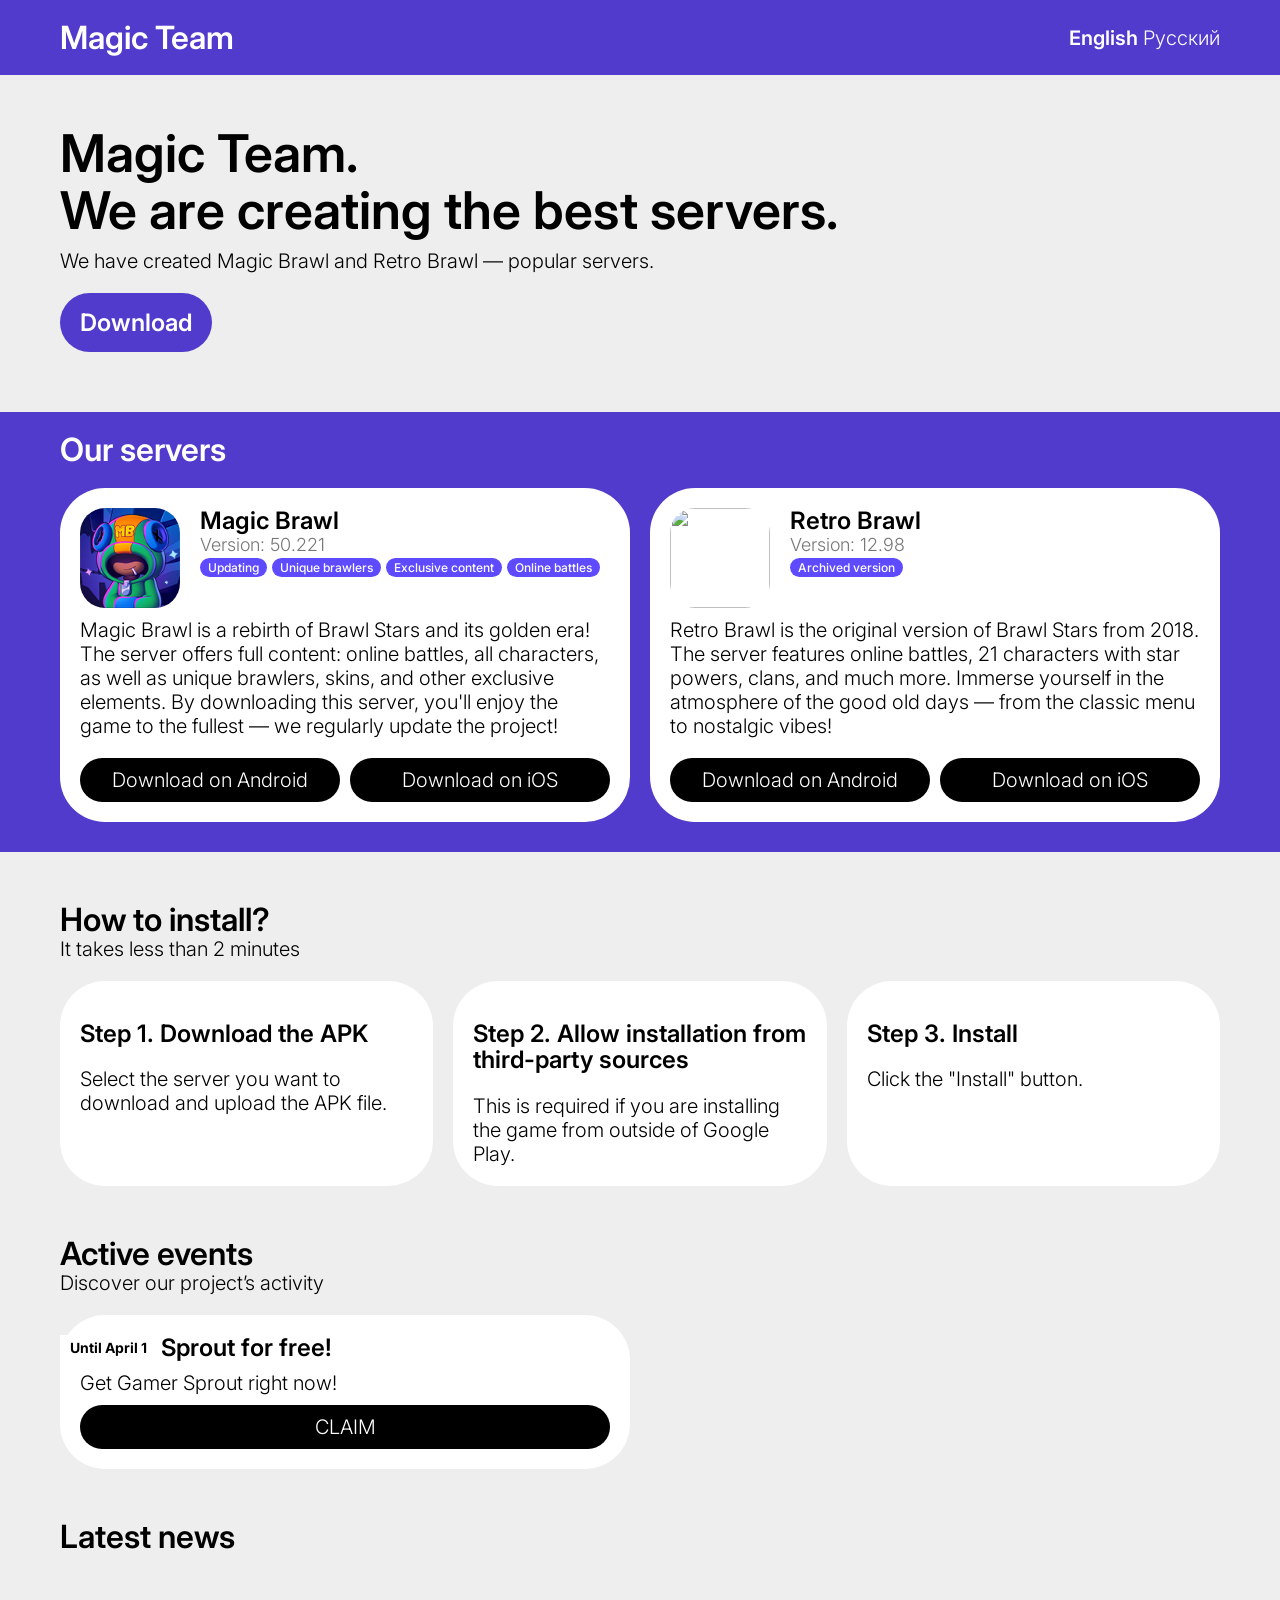
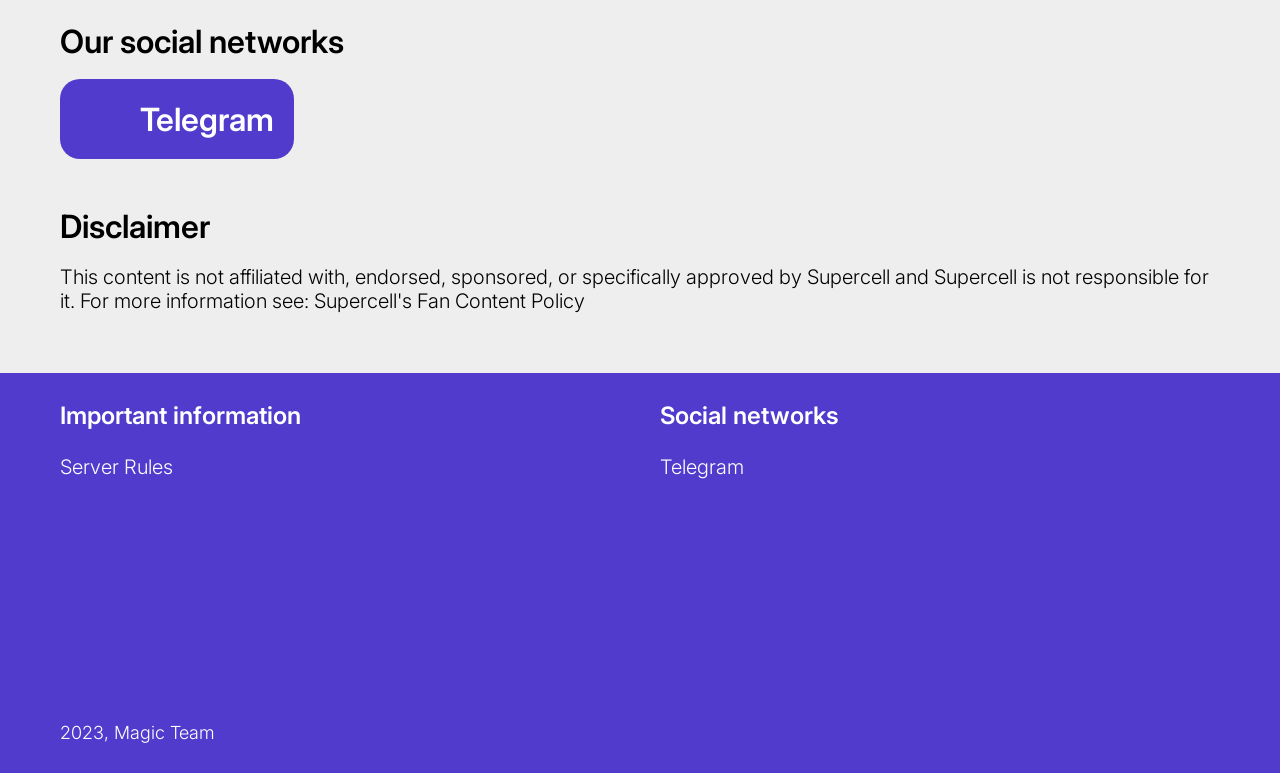
==== index.html @ 5050573c "Initial commit - website files" ====
<!DOCTYPE html>
<html lang="en">
<head>
	<meta charset="utf-8">
	<title>Magic Team - Private servers</title>
	
	<meta name="description" content="Magic Team - Creators of private servers for games. We created Magic Brawl and Retro Brawl.">
	<meta name="keywords" content="Magic Brawl, Retro Brawl, Magic Team, Magic's Servers, Private Servers">
	<meta name="viewport" content="width=device-width, initial-scale=1.0, maximum-scale=1.0, user-scalable=0">
	
	<link rel="icon" type="image/png" href="favicon.png">
	<link rel="stylesheet" href="styles/styles.css@v=7.css">

	<script defer src="js/dropdown.js"></script>
	
	<!-- Global site tag (gtag.js) - Google Analytics -->
	<script async src="https://www.googletagmanager.com/gtag/js?id=G-F91SJZ2LNX"></script>
	<script>
		window.dataLayer = window.dataLayer || [];
		function gtag(){dataLayer.push(arguments);}
		gtag('js', new Date());
		gtag('config', 'G-F91SJZ2LNX');
	</script>
	
	<!-- Yandex.Metrika counter -->
	<script type="text/javascript" >
		(function(m,e,t,r,i,k,a){m[i]=m[i]||function(){(m[i].a=m[i].a||[]).push(arguments)};
		m[i].l=1*new Date();
		for (var j = 0; j < document.scripts.length; j++) {if (document.scripts[j].src === r) { return; }}
		k=e.createElement(t),a=e.getElementsByTagName(t)[0],k.async=1,k.src=r,a.parentNode.insertBefore(k,a)})
		(window, document, "script", "https://mc.yandex.ru/metrika/tag.js", "ym");

		ym(92393529, "init", {
			clickmap:true,
			trackLinks:true,
			accurateTrackBounce:true,
			webvisor:true
		});
	</script>
	<noscript><div><img src="https://mc.yandex.ru/watch/92393529" style="position:absolute; left:-9999px;" alt="" /></div></noscript>
	<!-- /Yandex.Metrika counter -->
</head>
<body>
	<header class="header">
		<div class="header__body">
			<a class="header__title" href="index.html">Magic Team</a>
			<div class="header__languages mobile-hidden">
				<a href="index.html" selected>English</a>
				<a href="ru.html">Русский</a>
			</div>
			
			<div class="dropdown dropdown-languages mobile-only">
				<button class="dropdown__button">
					<div class="dropdown__value"></div>
					<img class="dropdown__chevron" src="icons/chevron-down.svg" alt="chevron">
				</button>
				
				<ul class="dropdown__options">
					<li class="dropdown__option" data-value="en" selected>English</li>
					<li class="dropdown__option" data-value="ru">Русский</li>
				</ul>
			</div>
		</div>
	</header>

	<main>
<!--		<section class="block">-->
<!--			<div class="block__container">-->
<!--				<div class="block__content">-->
<!--					<div class="important-notice">-->
<!--						<h2 class="important-notice__title">Important Notice-->
<!--						</h2>-->
<!--						<p class="important-notice__description">On February 18, the project’s infrastructure was subjected to a DDoS attack. The administration team is taking all necessary measures to resolve the issue as quickly as possible and restore stable operation. We apologize for any inconvenience caused and appreciate your understanding.</p>-->
<!--					</div>-->
<!--				</div>-->
<!--			</div>-->
<!--		</section>-->
		<section class="block">
			<div class="block__container">
				<div class="block__content">
					<div class="general-info">
						<h1>
							Magic Team.<br>
							We are creating the best servers.
						</h1>
						<p>We have created Magic Brawl and Retro Brawl — popular servers.</p>
					</div>
					<a class="button button-purple button_large" href="index.html#servers">Download</a>
				</div>
			</div>
		</section>
		<section class="block block_dark" id="servers">
			<div class="block__container" id="block-downloads">
				<h2 class="block__title">Our servers</h2>
				<div class="block__content cards">
					<article class="card download-card card-application" id="magicbrawl">
						<div class="card__body download-card__body">
							<div class="card__general_info">
								<div class="card__title_info">
									<img class="card-application__icon" src="images/mb-icon.png" alt="" width="100" height="100">
									<div class="card__title_info_extra">
										<h3 class="card__title">Magic Brawl</h3>
										<span class="card__extra_info">Version: 50.221</span>
										<div>
											<span style="display: initial;white-space: nowrap;" class="archive-badge">Updating</span>
											<span style="display: initial;white-space: nowrap;" class="archive-badge">Unique brawlers</span>
											<span style="display: initial;white-space: nowrap;" class="archive-badge">Exclusive content</span>
											<span style="display: initial;white-space: nowrap;" class="archive-badge">Online battles</span>
										</div>
									</div>
								</div>
								<p class="card__description">Magic Brawl is a rebirth of Brawl Stars and its golden era! The server offers full content: online battles, all characters, as well as unique brawlers, skins, and other exclusive elements. By downloading this server, you'll enjoy the game to the fullest — we regularly update the project!</p>
							</div>
							<div class="card__buttons">
								<a class="button" href="latest_mb" download>Download on Android</a>
								<a class="button" href="https://magicbrawl.gg/latest_mb_ipa" download>Download on iOS</a>
							</div>
						</div>
					</article>
					<article class="card download-card card-application" id="retrobrawl">
						<div class="card__body download-card__body">
							<div class="card__general_info">
								<div class="card__title_info">
									<img src="https://magicbrawl.gg/images/rb-icon.png" alt="" width="100" height="100">
									<div class="card__title_info_extra">
										<h3 class="card__title">Retro Brawl</h3>
										<span class="card__extra_info">Version: 12.98</span>
										<div>
											<span style="display: initial;" class="archive-badge">Archived version</span>
										</div>
									</div>
								</div>
								<p class="card__description">Retro Brawl is the original version of Brawl Stars from 2018. The server features online battles, 21 characters with star powers, clans, and much more. Immerse yourself in the atmosphere of the good old days — from the classic menu to nostalgic vibes!</p>
							</div>

							<div class="card__buttons">
								<a class="button" href="https://magicbrawl.gg/latest_retrobrawl" download>Download on Android</a>
								<a class="button" href="https://magicbrawl.gg/latest_retrobrawl_ipa" download>Download on iOS</a>
							</div>
						</div>
					</article>
				</div>
			</div>
		</section>
		<section class="block" id="block-installation">
			<div class="block__container">
				<div class="block__info">
					<h2 class="block__title">How to install?</h2>
					<p class="block__description">It takes less than 2 minutes</p>
				</div>
				<div class="block__content cards">
					<div class="card card-instruction-step">
						<div class="card__body">
							<img src="https://magicbrawl.gg/images/installation_step1.png" alt="">
							<h3 class="card__title">Step 1. Download the APK</h3>
							<p class="card__description">Select the server you want to download and upload the APK file.</p>
						</div>
					</div>
					<div class="card card-instruction-step">
						<div class="card__body">
							<img src="https://magicbrawl.gg/images/installation_step2.png" alt="">
							<h3 class="card__title">Step 2. Allow installation from third-party sources</h3>
							<p class="card__description">This is required if you are installing the game from outside of Google Play.</p>
						</div>
					</div>
					<div class="card card-instruction-step">
						<div class="card__body">
							<img src="https://magicbrawl.gg/images/installation_step3.png" alt="">
							<h3 class="card__title">Step 3. Install</h3>
							<p class="card__description">Click the "Install" button.</p>
						</div>
					</div>
				</div>
			</div>
		</section>
		<section class="block" id="block-events">
			<div class="block__container">
				<div class="block__info">
					<h2 class="block__title">Active events</h2>
					<p class="block__description">Discover our project’s activity</p>
				</div>
				<div class="block__content event-cards">
						<div class="card event-cards__card card-instruction-step">
							<div class="card__body">
								<img class="event_image" src="https://magicbrawl.gg/images/sprout_gamer_event.png" alt="">
								<div class="event_date">Until April 1</div>
								<div class="event-cards__card-body">
									<h3 class="card__title">Gamer Sprout for free!</h3>
									<p class="card__description">Get Gamer Sprout right now!</p>
									<a class="button event-cards__card-button" href="index.html#servers">CLAIM</a>
								</div>
							</div>
						</div>
					</div>
			</div>
		</section>
		<section class="block" id="block-news">
			<div class="block__container">
				<h2 class="block__title">Latest news</h2>
				<div class="block__content posts">
					<script async src="https://telegram.org/js/telegram-widget.js?22" data-telegram-post="retrobrawl_en/113" data-width="95%"></script>
					<script async src="https://telegram.org/js/telegram-widget.js?22" data-telegram-post="retrobrawl_en/110" data-width="95%"></script>
					<script async src="https://telegram.org/js/telegram-widget.js?22" data-telegram-post="retrobrawl_en/108" data-width="95%"></script>
				</div>
			</div>
		</section>
		<section class="block" id="block-socials">
			<div class="block__container">
				<h2 class="block__title">Our social networks</h2>
				<ul class="block__content socials">
					<li>
						<a class="button button-purple button_social" href="https://t.me/retrobrawl_en" target="_blank">
							<div class="icon"><img src="https://magicbrawl.gg/icons/telegram.svg" alt=""></div><span>Telegram</span>
						</a>
					</li>
				</ul>
			</div>
		</section>
		<section class="block" id="block-disclaimer">
			<div class="block__container">
				<h2 class="block__title">Disclaimer</h2>
				<div class="block__content">
					<p>This content is not affiliated with, endorsed, sponsored, or specifically approved by Supercell and Supercell is not responsible for it. For more information see: Supercell's Fan Content Policy</p>
				</div>
			</div>
		</section>
	</main>

	<footer class="block block_dark footer">
		<div class="block__container">
			<div class="footer__blocks">
				<div class="footer-block">
					<h3 class="footer-block__title">Important information</h3>
					<ul class="footer-block__content footer-block__links">
						<li><a href="https://magicbrawl.gg/server-rules.html">Server Rules</a></li>
					</ul>
				</div>
				<div class="footer-block">
					<h3 class="footer-block__title">Social networks</h3>
					<ul class="footer-block__content footer-block__links">
						<li><a href="https://t.me/retrobrawl_en" target="_blank">Telegram</a></li>
					</ul>
				</div>
			</div>
			<div class="footer__copyright">2023, Magic Team</div>
		</div>
	</footer>
	<script defer src="https://magicbrawl.gg/js/main.js?v=5"></script>
</body>
</html>
---- styles/styles.css@v=7.css ----
@import url("https://fonts.googleapis.com/css2?family=Inter:wght@300;400;600;700&display=swap");
* {
  padding: 0;
  margin: 0;
  border: 0;
}

*,
*:before,
*:after {
  box-sizing: border-box;
}

:focus,
:active {
  outline: none;
}

a:focus,
a:active {
  outline: none;
}

nav, footer, header, aside {
  display: block;
}

html, body {
  height: 100%;
  width: 100%;
  font-size: 100%;
  line-height: normal;
  font-weight: 300;
  font-size: 14px;
  -ms-text-size-adjust: 100%;
  -moz-text-size-adjust: 100%;
  -webkit-text-size-adjust: 100%;
}

input, button, textarea {
  font-family: inherit;
}

input::-ms-clear {
  display: none;
}

button {
  cursor: pointer;
}

button::-moz-focus-inner {
  padding: 0;
  border: 0;
}

a,
a:visited {
  text-decoration: none;
}

a:hover {
  text-decoration: none;
}

ul li {
  list-style: none;
}

img {
  vertical-align: top;
}

h1, h2, h3, h4, h5, h6 {
  font-size: inherit;
  font-weight: inherit;
  line-height: 1.1;
}

a,
a:hover,
a:active,
a:visited {
  text-decoration: none;
  color: inherit;
}

.icon {
  display: flex;
  width: 50px;
  height: 50px;
  justify-content: center;
  align-items: center;
}

.header {
  background: #513BCC;
  color: #fff;
}

.header__body {
  display: flex;
  max-width: 1160px;
  margin: 0 auto;
  padding-top: 18px;
  padding-bottom: 18px;
  justify-content: space-between;
  align-items: center;
}

.header__title {
  font-weight: 600;
  font-size: 32px;
}

.header__languages > a[selected] {
  font-weight: 600;
}

@media screen and (max-width: 1200px) {
  .header__body {
    margin: 0 20px;
  }
}
.dropdown {
  display: flex;
  gap: 10px;
  justify-content: space-between;
  align-items: center;
  color: black;
  position: relative;
  font-size: 20px;
  cursor: pointer;
}

.dropdown * {
  -webkit-touch-callout: none; /* iOS Safari */
  -webkit-user-select: none; /* Safari */ /* Konqueror HTML */
  -moz-user-select: none; /* Old versions of Firefox */ /* Internet Explorer/Edge */
  user-select: none; /* Non-prefixed version, currently
           supported by Chrome, Edge, Opera and Firefox */
  padding: 0;
  margin: 0;
}

.dropdown__button {
  display: flex;
  gap: 10px;
  font-size: inherit;
  justify-content: space-between;
  align-items: center;
  align-self: stretch;
  outline: none;
  border: none;
  border-radius: 12px;
  padding: 5px 10px;
}

.dropdown__chevron {
  pointer-events: none;
}

.dropdown__options {
  visibility: hidden;
  list-style-type: none;
  position: absolute;
  top: calc(100% + 4px);
  background-color: white;
  border-radius: 4px;
  padding: 4px 0;
}

.dropdown__options--visible {
  visibility: visible;
}

.dropdown__option {
  background-color: white;
  padding: 0 10px;
  cursor: pointer;
}

.dropdown__option[disabled] {
  color: #aaa;
}

.dropdown__option:hover {
  background-color: #e4e4e4;
  padding: 0 10px;
}

.footer {
  display: flex;
  min-height: 400px;
  font-weight: 300;
  padding-top: 30px !important;
}

.footer > .block__container {
  display: flex;
  flex-direction: column;
  flex-wrap: wrap;
  flex: 1 0 0;
  gap: 40px;
}

.footer__blocks {
  display: flex;
  flex-direction: row;
  flex-wrap: wrap;
  gap: 40px;
  justify-content: stretch;
  align-items: flex-start;
}

.footer__copyright {
  display: flex;
  align-self: flex-end;
  align-items: flex-end;
  gap: 10px;
  flex: 1 0 0;
  align-self: stretch;
  flex-wrap: wrap;
}

.footer-block {
  display: flex;
  flex-direction: column;
  gap: 20px;
  flex: 1 0 0;
  min-width: 300px;
}

.footer-block__links {
  line-height: 200%;
}

.block {
  margin-top: 50px;
}

.block_dark {
  margin-top: 60px;
  padding-top: 20px;
  padding-bottom: 30px;
  background-color: #513BCC;
  color: #fff;
}

.block__container {
  display: flex;
  flex-direction: column;
  gap: 20px;
  max-width: 1160px;
  margin: 0 auto;
}

.block__content {
  display: flex;
  flex-direction: column;
  gap: 20px;
}

@media screen and (max-width: 1200px) {
  .block__container {
    margin: 0 20px;
  }
}
.posts {
  width: 50%;
}

.posts > * {
  color-scheme: none !important;
}

@media screen and (max-width: 1200px) {
  .posts {
    width: 100%;
  }
}
.button {
  display: inline-flex;
  gap: 10px;
  width: -moz-max-content;
  width: max-content;
  justify-content: center;
  align-items: center;
  background-color: #000;
  color: #fff !important;
  border-radius: 50px;
  padding: 10px 20px;
}

.button:hover {
  background-color: #333;
  color: #fff;
}

.button:active {
  background-color: #777;
  color: #fff;
}

.button_large {
  font-size: 24px;
  font-weight: 600;
  padding: 15px 20px;
}

.button-secondary {
  background-color: #eee;
  color: #000;
}

.button-secondary:hover {
  background-color: #d4d4d4;
  color: #000;
}

.button-secondary:active {
  background-color: #a7a7a7;
  color: #000;
}

.button-purple {
  background-color: #513BCC;
  color: #fff !important;
}

.button-purple:hover {
  background-color: #2913A4;
}

.button-purple:active {
  background-color: #2F2276;
}

.button_social {
  font-size: 32px;
  font-weight: 600;
  border-radius: 20px;
  padding: 15px 20px;
}

.cards {
  display: flex;
  flex-direction: row;
  gap: 20px;
  justify-content: stretch;
  flex-wrap: wrap;
}

.card {
  display: flex;
  background-color: #fff;
  color: #000;
  border-radius: 45px;
  padding: 20px;
  flex: 1 0 0;
}

.card.card_event {
 padding: 0px;
 position: relative;
}

.card__body {
  display: flex;
  flex-direction: column;
  flex: 1 0 0;
  gap: 20px;
}

.card__body img {
  border-radius: 25px;
}

.card__general_info {
  display: flex;
  flex-direction: column;
  gap: 10px;
}

.card__title_info {
  display: flex;
  flex-direction: row;
  gap: 20px;
}

.card__icon {
  background-color: #eee;
}

.card__extra_info {
  color: #777;
}

.card__buttons {
  display: flex;
  align-self: flex-end;
  align-items: flex-end;
  gap: 10px;
  /*flex: 1 0 0;*/
  align-self: stretch;
  flex-wrap: wrap;
}

.download-card__body {
  justify-content: space-between;
}

.card__buttons > .button {
  min-width: 240px;
  flex: 1 0 0;
}

.card-good .card__description {
  min-width: 1120px;
}

@media screen and (max-width: 1200px) {
  .card-good .card__description {
    min-width: 70vw;
  }
}
.card-instruction-step {
  min-width: 300px;
}

.card-instruction-step img {
  max-width: 100%;
  max-height: 100%;
}

body {
  font-family: "Inter", sans-serif;
  font-size: 18px;
  font-weight: 300;
  background-color: #eee;
  color: #000;
}

h1 {
  font-size: 52px;
  font-weight: 600;
}

h2 {
  font-size: 32px;
  font-weight: 600;
}

h3 {
  font-size: 24px;
  font-weight: 600;
}

p, a, button {
  font-size: 20px;
  font-weight: 300;
}

.socials {
  display: flex;
  flex-direction: column;
  gap: 10px;
  color: #fff;
}

.archive-badge {
  background-color: #5f4bff;
  color: white;
  font-size: 12px;
  font-weight: 500;
  padding: 2px 8px;
  border-radius: 10px;
  display: block;
  width: 120px;
}

.card.card_event .card__body .event_body .card__description {
  margin-top: 10px;
}

.event_image  {
  border-radius: 25px 25px 5px 5px !important;
}

.event_body {
  padding-left: 20px;
  padding-right: 20px;
  padding-bottom: 20px;
}

.event_date {
  position: absolute;
  top: 20px;
  background: rgba(255, 255, 255, 1);
  padding: 4px 10px;
  border-radius: 0 5px 5px 0px;
  font-size: 14px;
  font-weight: bold;
}

.event-cards {
  display: grid;
  grid-template-columns: 1fr 1fr; /*repeat(auto-fill, minmax(300px, 1fr))*/;
  gap: 20px;
}

.event-cards__card {
  padding: 0;
  position: relative;
}

.event-cards__card-body {
  display: flex;
  flex-direction: column;
  gap: 10px;
  padding: 0px 20px 20px 20px;
}

.event-cards__card-button {
  width: 100%;
}

.general-info {
  display: flex;
  flex-direction: column;
  gap: 10px;
}

.important-notice {
  display: flex;
  flex-direction: column;
  gap: 8px;

  padding: 20px;
  background-color: #F00;
  border-radius: 10px;
  color: white;
}

.important-notice__title {
  font-size: 32px;
  font-weight: 400;
}

.important-notice__description {
  font-size: 18px;
  font-weight: 300;
}

.mobile-only {
  display: none;
}

@media screen and (max-width: 480px) {
  .mobile-hidden {
    display: none;
  }
  .mobile-only {
    display: block;
  }
}/*# sourceMappingURL=styles.css.map */

@media screen and (max-width: 660px) {
  .event-cards {
    grid-template-columns: 1fr;
  }
}
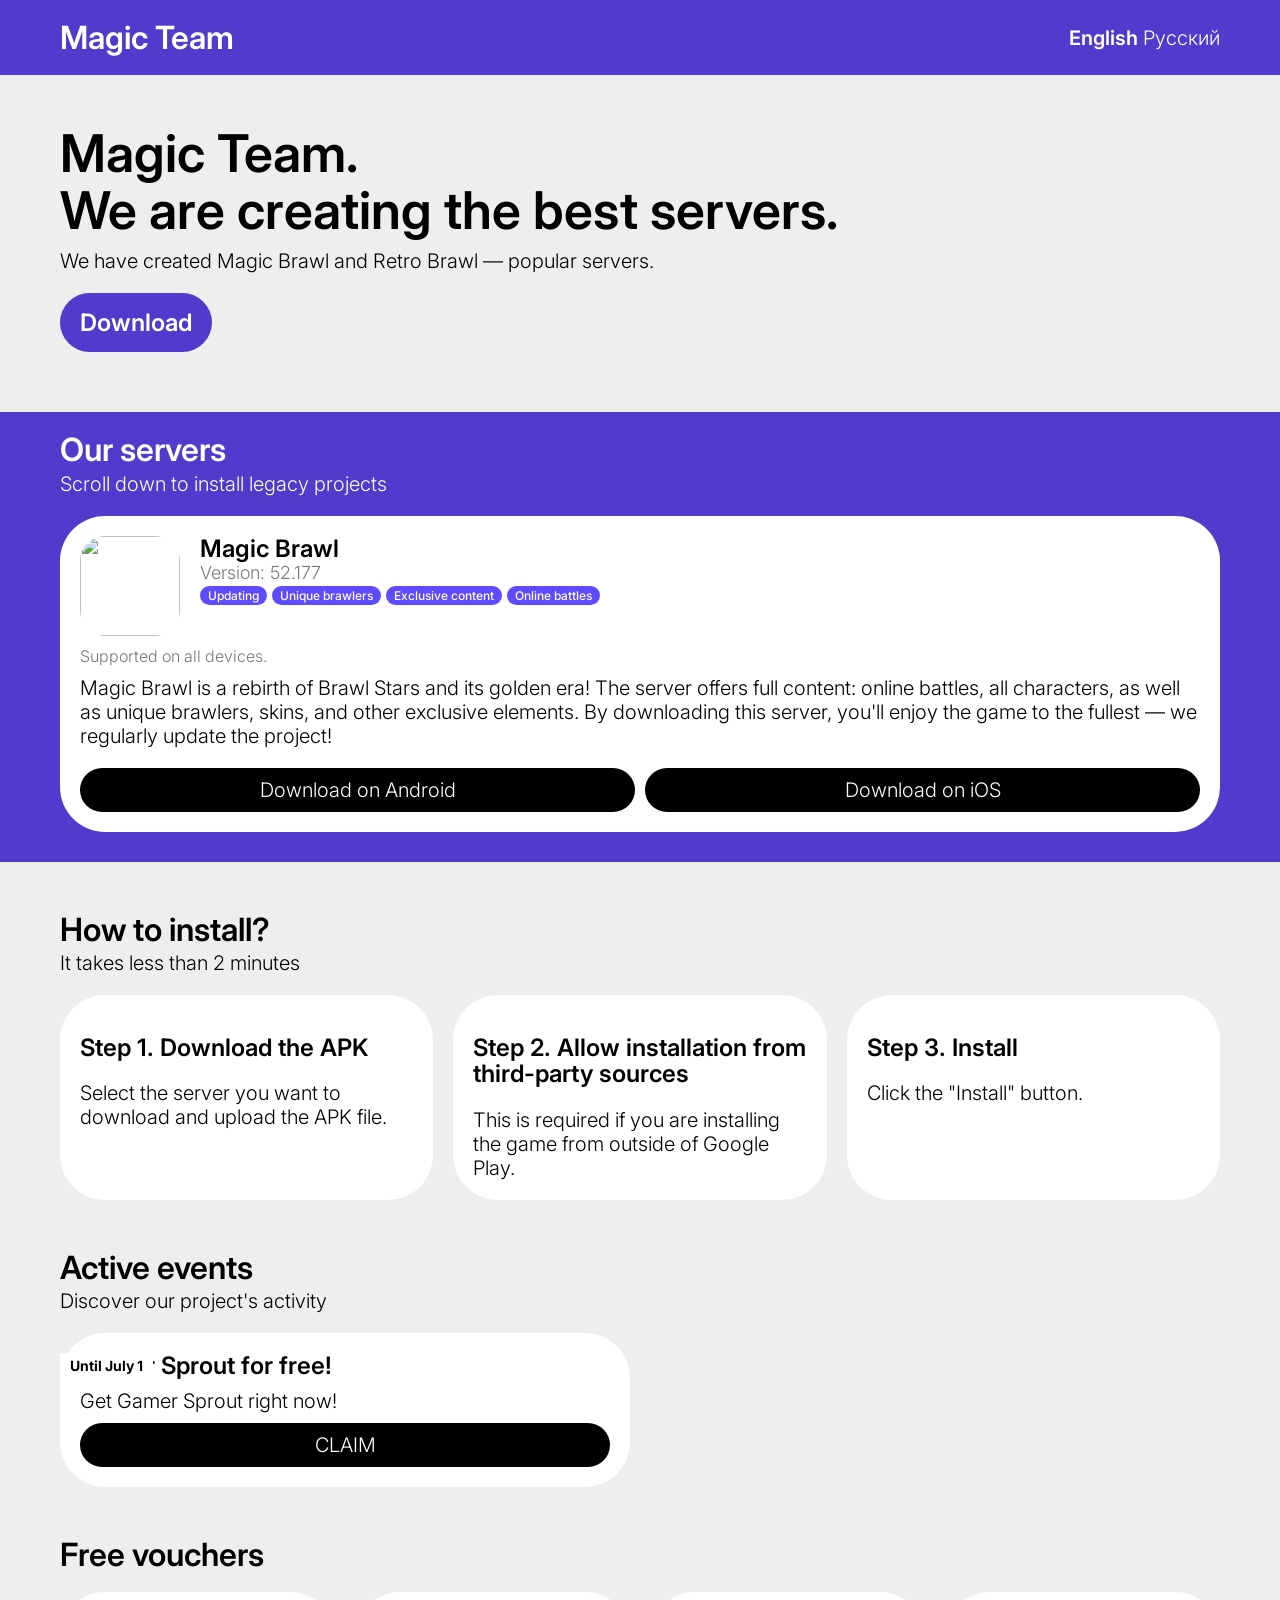
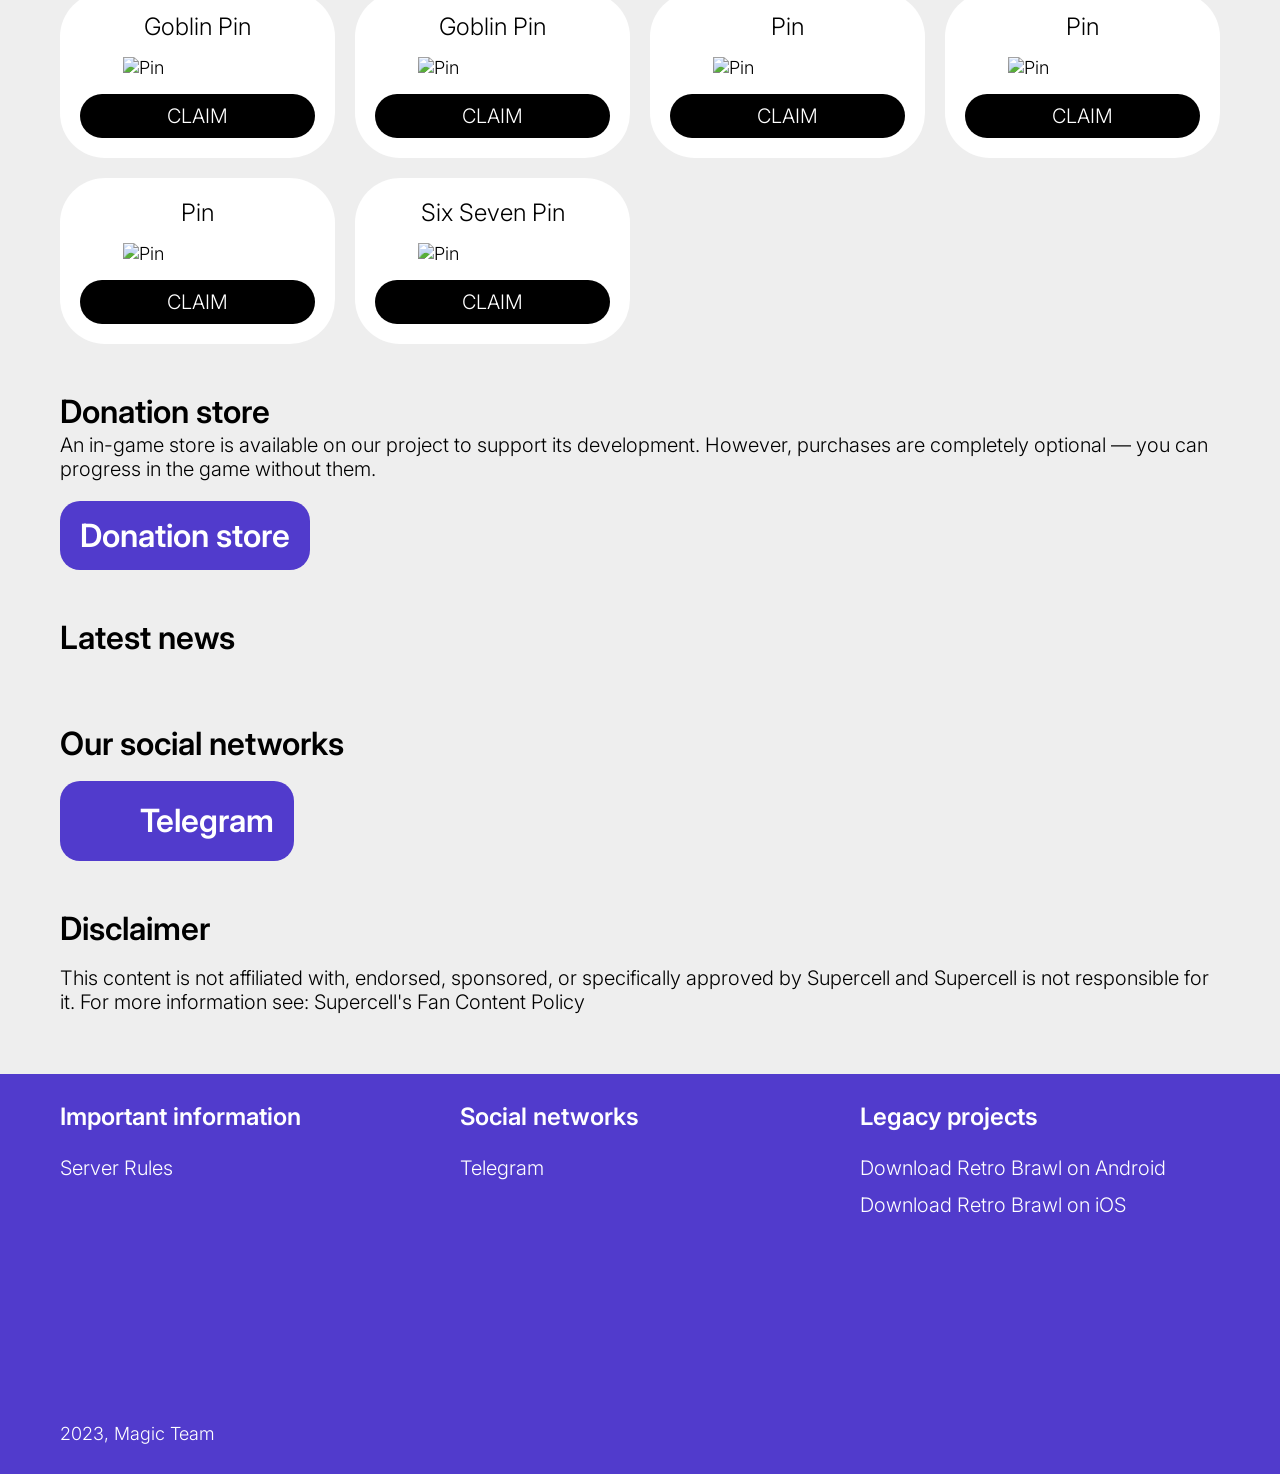
==== commit b3280492: "🔄 Update to latest version from magicbrawl.gg" ====
--- a/index.html
+++ b/index.html
@@ -8,10 +8,10 @@
 	<meta name="keywords" content="Magic Brawl, Retro Brawl, Magic Team, Magic's Servers, Private Servers">
 	<meta name="viewport" content="width=device-width, initial-scale=1.0, maximum-scale=1.0, user-scalable=0">
 	
-	<link rel="icon" type="image/png" href="favicon.png">
-	<link rel="stylesheet" href="styles/styles.css@v=7.css">
+	<link rel="icon" type="image/png" href="/favicon.png">
+	<link rel="stylesheet" href="/styles/styles.css?v=11">
 
-	<script defer src="js/dropdown.js"></script>
+	<script defer src="/js/dropdown.js"></script>
 	
 	<!-- Global site tag (gtag.js) - Google Analytics -->
 	<script async src="https://www.googletagmanager.com/gtag/js?id=G-F91SJZ2LNX"></script>
@@ -43,16 +43,16 @@
 <body>
 	<header class="header">
 		<div class="header__body">
-			<a class="header__title" href="index.html">Magic Team</a>
+			<a class="header__title" href="/">Magic Team</a>
 			<div class="header__languages mobile-hidden">
-				<a href="index.html" selected>English</a>
-				<a href="ru.html">Русский</a>
+				<a href="/" selected>English</a>
+				<a href="/ru">Русский</a>
 			</div>
 			
 			<div class="dropdown dropdown-languages mobile-only">
 				<button class="dropdown__button">
 					<div class="dropdown__value"></div>
-					<img class="dropdown__chevron" src="icons/chevron-down.svg" alt="chevron">
+					<img class="dropdown__chevron" src="/icons/chevron-down.svg" alt="chevron">
 				</button>
 				
 				<ul class="dropdown__options">
@@ -70,7 +70,7 @@
 <!--					<div class="important-notice">-->
 <!--						<h2 class="important-notice__title">Important Notice-->
 <!--						</h2>-->
-<!--						<p class="important-notice__description">On February 18, the project’s infrastructure was subjected to a DDoS attack. The administration team is taking all necessary measures to resolve the issue as quickly as possible and restore stable operation. We apologize for any inconvenience caused and appreciate your understanding.</p>-->
+<!--						<p class="important-notice__description">On February 18, the project's infrastructure was subjected to a DDoS attack. The administration team is taking all necessary measures to resolve the issue as quickly as possible and restore stable operation. We apologize for any inconvenience caused and appreciate your understanding.</p>-->
 <!--					</div>-->
 <!--				</div>-->
 <!--			</div>-->
@@ -83,24 +83,27 @@
 							Magic Team.<br>
 							We are creating the best servers.
 						</h1>
-						<p>We have created Magic Brawl and Retro Brawl — popular servers.</p>
-					</div>
-					<a class="button button-purple button_large" href="index.html#servers">Download</a>
+						<p>We have created Magic Brawl and Retro Brawl — popular servers.</p>
+					</div>
+					<a class="button button-purple button_large" href="#servers">Download</a>
 				</div>
 			</div>
 		</section>
 		<section class="block block_dark" id="servers">
 			<div class="block__container" id="block-downloads">
-				<h2 class="block__title">Our servers</h2>
+				<div class="block__info">
+					<h2 class="block__title">Our servers</h2>
+					<p class="block__description">Scroll down to install legacy projects</p>
+				</div>
 				<div class="block__content cards">
 					<article class="card download-card card-application" id="magicbrawl">
 						<div class="card__body download-card__body">
 							<div class="card__general_info">
 								<div class="card__title_info">
-									<img class="card-application__icon" src="images/mb-icon.png" alt="" width="100" height="100">
+									<img class="card-application__icon" src="/images/mb-icon-fumey.png" alt="" width="100" height="100">
 									<div class="card__title_info_extra">
 										<h3 class="card__title">Magic Brawl</h3>
-										<span class="card__extra_info">Version: 50.221</span>
+										<span class="card__extra_info">Version: 52.177</span>
 										<div>
 											<span style="display: initial;white-space: nowrap;" class="archive-badge">Updating</span>
 											<span style="display: initial;white-space: nowrap;" class="archive-badge">Unique brawlers</span>
@@ -109,33 +112,12 @@
 										</div>
 									</div>
 								</div>
+								<p class="card__status">Supported on all devices.</p>
 								<p class="card__description">Magic Brawl is a rebirth of Brawl Stars and its golden era! The server offers full content: online battles, all characters, as well as unique brawlers, skins, and other exclusive elements. By downloading this server, you'll enjoy the game to the fullest — we regularly update the project!</p>
 							</div>
 							<div class="card__buttons">
-								<a class="button" href="latest_mb" download>Download on Android</a>
+								<a class="button" href="https://magicbrawl.gg/latest_mb" download>Download on Android</a>
 								<a class="button" href="https://magicbrawl.gg/latest_mb_ipa" download>Download on iOS</a>
-							</div>
-						</div>
-					</article>
-					<article class="card download-card card-application" id="retrobrawl">
-						<div class="card__body download-card__body">
-							<div class="card__general_info">
-								<div class="card__title_info">
-									<img src="https://magicbrawl.gg/images/rb-icon.png" alt="" width="100" height="100">
-									<div class="card__title_info_extra">
-										<h3 class="card__title">Retro Brawl</h3>
-										<span class="card__extra_info">Version: 12.98</span>
-										<div>
-											<span style="display: initial;" class="archive-badge">Archived version</span>
-										</div>
-									</div>
-								</div>
-								<p class="card__description">Retro Brawl is the original version of Brawl Stars from 2018. The server features online battles, 21 characters with star powers, clans, and much more. Immerse yourself in the atmosphere of the good old days — from the classic menu to nostalgic vibes!</p>
-							</div>
-
-							<div class="card__buttons">
-								<a class="button" href="https://magicbrawl.gg/latest_retrobrawl" download>Download on Android</a>
-								<a class="button" href="https://magicbrawl.gg/latest_retrobrawl_ipa" download>Download on iOS</a>
 							</div>
 						</div>
 					</article>
@@ -151,21 +133,21 @@
 				<div class="block__content cards">
 					<div class="card card-instruction-step">
 						<div class="card__body">
-							<img src="https://magicbrawl.gg/images/installation_step1.png" alt="">
+							<img src="images/installation_step1.png" alt="">
 							<h3 class="card__title">Step 1. Download the APK</h3>
 							<p class="card__description">Select the server you want to download and upload the APK file.</p>
 						</div>
 					</div>
 					<div class="card card-instruction-step">
 						<div class="card__body">
-							<img src="https://magicbrawl.gg/images/installation_step2.png" alt="">
+							<img src="images/installation_step2.png" alt="">
 							<h3 class="card__title">Step 2. Allow installation from third-party sources</h3>
 							<p class="card__description">This is required if you are installing the game from outside of Google Play.</p>
 						</div>
 					</div>
 					<div class="card card-instruction-step">
 						<div class="card__body">
-							<img src="https://magicbrawl.gg/images/installation_step3.png" alt="">
+							<img src="images/installation_step3.png" alt="">
 							<h3 class="card__title">Step 3. Install</h3>
 							<p class="card__description">Click the "Install" button.</p>
 						</div>
@@ -177,21 +159,85 @@
 			<div class="block__container">
 				<div class="block__info">
 					<h2 class="block__title">Active events</h2>
-					<p class="block__description">Discover our project’s activity</p>
+					<p class="block__description">Discover our project's activity</p>
 				</div>
 				<div class="block__content event-cards">
 						<div class="card event-cards__card card-instruction-step">
 							<div class="card__body">
-								<img class="event_image" src="https://magicbrawl.gg/images/sprout_gamer_event.png" alt="">
-								<div class="event_date">Until April 1</div>
+								<img class="event_image" src="/images/sprout_gamer_event.png" alt="">
+								<div class="event_date">Until July 1</div>
 								<div class="event-cards__card-body">
 									<h3 class="card__title">Gamer Sprout for free!</h3>
 									<p class="card__description">Get Gamer Sprout right now!</p>
-									<a class="button event-cards__card-button" href="index.html#servers">CLAIM</a>
+									<a class="button event-cards__card-button" href="#servers">CLAIM</a>
 								</div>
 							</div>
 						</div>
 					</div>
+			</div>
+		</section>
+		<section class="block" id="block-vouchers">
+			<div class="block__container">
+				<div class="block__info">
+					<h2 class="block__title">Free vouchers</h2>
+				</div>
+				<div class="block__content vouchers">
+					<div class="voucher-card">
+						<div class="voucher-card__wrapper">
+							<span class="voucher-card__title">Goblin Pin</span>
+							<img class="voucher-card__image" src="/images/goblin_pin.png" alt="Pin"/>
+							<a href="https://magicbrawl.gg/vouchers/goblin-new" class="voucher-card__button">CLAIM</a>
+						</div>
+					</div>
+					<div class="voucher-card">
+						<div class="voucher-card__wrapper">
+							<span class="voucher-card__title">Goblin Pin</span>
+							<img class="voucher-card__image" src="/images/goblin_clock_pin.png" alt="Pin"/>
+							<a href="https://magicbrawl.gg/vouchers/goblin-clock" class="voucher-card__button">CLAIM</a>
+						</div>
+					</div>
+					<div class="voucher-card">
+						<div class="voucher-card__wrapper">
+							<span class="voucher-card__title">Pin</span>
+							<img class="voucher-card__image" src="/images/coolglass_pin.png" alt="Pin"/>
+							<a href="https://magicbrawl.gg/vouchers/cool-glass" class="voucher-card__button">CLAIM</a>
+						</div>
+					</div>
+					<div class="voucher-card">
+						<div class="voucher-card__wrapper">
+							<span class="voucher-card__title">Pin</span>
+							<img class="voucher-card__image" src="/images/fumey_frog_pin.png" alt="Pin"/>
+							<a href="https://magicbrawl.gg/vouchers/fumey-frog" class="voucher-card__button">CLAIM</a>
+						</div>
+					</div>
+					<div class="voucher-card">
+						<div class="voucher-card__wrapper">
+							<span class="voucher-card__title">Pin</span>
+							<img class="voucher-card__image" src="/images/fumey_team_pin.png" alt="Pin"/>
+							<a href="https://magicbrawl.gg/vouchers/fumey-team" class="voucher-card__button">CLAIM</a>
+						</div>
+					</div>
+					<div class="voucher-card">
+						<div class="voucher-card__wrapper">
+							<span class="voucher-card__title">Six Seven Pin</span>
+							<img class="voucher-card__image" src="/images/pin_wizard_67.png" alt="Pin"/>
+							<a href="https://magicbrawl.gg/vouchers/six-seven" class="voucher-card__button">CLAIM</a>
+						</div>
+					</div>
+				</div>
+			</div>
+		</section>
+		<section class="block" id="block-shop">
+			<div class="block__container">
+				<div class="block__info">
+					<h2 class="block__title">Donation store</h2>
+					<p class="block__description">An in-game store is available on our project to support its development. However, purchases are completely optional — you can progress in the game without them.</p>
+				</div>
+				<div class="block__content">
+					<a class="button button-purple button_social" href="https://shop.magicbrawl.gg/en" target="_blank">
+						Donation store
+					</a>
+				</div>
 			</div>
 		</section>
 		<section class="block" id="block-news">
@@ -210,7 +256,7 @@
 				<ul class="block__content socials">
 					<li>
 						<a class="button button-purple button_social" href="https://t.me/retrobrawl_en" target="_blank">
-							<div class="icon"><img src="https://magicbrawl.gg/icons/telegram.svg" alt=""></div><span>Telegram</span>
+							<div class="icon"><img src="/icons/telegram.svg" alt=""></div><span>Telegram</span>
 						</a>
 					</li>
 				</ul>
@@ -232,7 +278,7 @@
 				<div class="footer-block">
 					<h3 class="footer-block__title">Important information</h3>
 					<ul class="footer-block__content footer-block__links">
-						<li><a href="https://magicbrawl.gg/server-rules.html">Server Rules</a></li>
+						<li><a href="/server-rules.html">Server Rules</a></li>
 					</ul>
 				</div>
 				<div class="footer-block">
@@ -241,10 +287,17 @@
 						<li><a href="https://t.me/retrobrawl_en" target="_blank">Telegram</a></li>
 					</ul>
 				</div>
+				<div class="footer-block">
+					<h3 class="footer-block__title">Legacy projects</h3>
+					<ul class="footer-block__content footer-block__links">
+						<li><a href="https://magicbrawl.gg/latest_retrobrawl" target="_blank">Download Retro Brawl on Android</a></li>
+						<li><a href="https://magicbrawl.gg/latest_retrobrawl_ipa" target="_blank">Download Retro Brawl on iOS</a></li>
+					</ul>
+				</div>
 			</div>
 			<div class="footer__copyright">2023, Magic Team</div>
 		</div>
 	</footer>
-	<script defer src="https://magicbrawl.gg/js/main.js?v=5"></script>
+	<script defer src="/js/main.js?v=5"></script>
 </body>
 </html>
--- a/styles/styles.css
+++ b/styles/styles.css
@@ -0,0 +1,724 @@
+@import url("https://fonts.googleapis.com/css2?family=Inter:wght@300;400;600;700&display=swap");
+* {
+  padding: 0;
+  margin: 0;
+  border: 0;
+}
+
+*,
+*:before,
+*:after {
+  box-sizing: border-box;
+}
+
+:focus,
+:active {
+  outline: none;
+}
+
+a:focus,
+a:active {
+  outline: none;
+}
+
+nav, footer, header, aside {
+  display: block;
+}
+
+html, body {
+  height: 100%;
+  width: 100%;
+  font-size: 100%;
+  line-height: normal;
+  font-weight: 300;
+  font-size: 14px;
+  -ms-text-size-adjust: 100%;
+  -moz-text-size-adjust: 100%;
+  -webkit-text-size-adjust: 100%;
+}
+
+input, button, textarea {
+  font-family: inherit;
+}
+
+input::-ms-clear {
+  display: none;
+}
+
+button {
+  cursor: pointer;
+}
+
+button::-moz-focus-inner {
+  padding: 0;
+  border: 0;
+}
+
+a,
+a:visited {
+  text-decoration: none;
+}
+
+a:hover {
+  text-decoration: none;
+}
+
+ul li {
+  list-style: none;
+}
+
+img {
+  vertical-align: top;
+}
+
+h1, h2, h3, h4, h5, h6 {
+  font-size: inherit;
+  font-weight: inherit;
+  line-height: 1.1;
+}
+
+a,
+a:hover,
+a:active,
+a:visited {
+  text-decoration: none;
+  color: inherit;
+}
+
+.icon {
+  display: flex;
+  width: 50px;
+  height: 50px;
+  justify-content: center;
+  align-items: center;
+}
+
+.header {
+  background: #513BCC;
+  color: #fff;
+}
+
+.header__body {
+  display: flex;
+  max-width: 1160px;
+  margin: 0 auto;
+  padding-top: 18px;
+  padding-bottom: 18px;
+  justify-content: space-between;
+  align-items: center;
+}
+
+.header__title {
+  font-weight: 600;
+  font-size: 32px;
+}
+
+.header__languages > a[selected] {
+  font-weight: 600;
+}
+
+@media screen and (max-width: 1200px) {
+  .header__body {
+    margin: 0 20px;
+  }
+}
+.dropdown {
+  display: flex;
+  gap: 10px;
+  justify-content: space-between;
+  align-items: center;
+  color: black;
+  position: relative;
+  font-size: 20px;
+  cursor: pointer;
+}
+
+.dropdown * {
+  -webkit-touch-callout: none; /* iOS Safari */
+  -webkit-user-select: none; /* Safari */ /* Konqueror HTML */
+  -moz-user-select: none; /* Old versions of Firefox */ /* Internet Explorer/Edge */
+  user-select: none; /* Non-prefixed version, currently
+           supported by Chrome, Edge, Opera and Firefox */
+  padding: 0;
+  margin: 0;
+}
+
+.dropdown__button {
+  display: flex;
+  gap: 10px;
+  font-size: inherit;
+  justify-content: space-between;
+  align-items: center;
+  align-self: stretch;
+  outline: none;
+  border: none;
+  border-radius: 12px;
+  padding: 5px 10px;
+}
+
+.dropdown__chevron {
+  pointer-events: none;
+}
+
+.dropdown__options {
+  visibility: hidden;
+  list-style-type: none;
+  position: absolute;
+  top: calc(100% + 4px);
+  background-color: white;
+  border-radius: 4px;
+  padding: 4px 0;
+}
+
+.dropdown__options--visible {
+  visibility: visible;
+}
+
+.dropdown__option {
+  background-color: white;
+  padding: 0 10px;
+  cursor: pointer;
+}
+
+.dropdown__option[disabled] {
+  color: #aaa;
+}
+
+.dropdown__option:hover {
+  background-color: #e4e4e4;
+  padding: 0 10px;
+}
+
+.footer {
+  display: flex;
+  min-height: 400px;
+  font-weight: 300;
+  padding-top: 30px !important;
+}
+
+.footer > .block__container {
+  display: flex;
+  flex-direction: column;
+  flex-wrap: wrap;
+  flex: 1 0 0;
+  gap: 40px;
+}
+
+.footer__blocks {
+  display: flex;
+  flex-direction: row;
+  flex-wrap: wrap;
+  gap: 40px;
+  justify-content: stretch;
+  align-items: flex-start;
+}
+
+.footer__copyright {
+  display: flex;
+  align-self: flex-end;
+  align-items: flex-end;
+  gap: 10px;
+  flex: 1 0 0;
+  align-self: stretch;
+  flex-wrap: wrap;
+}
+
+.footer-block {
+  display: flex;
+  flex-direction: column;
+  gap: 20px;
+  flex: 1 0 0;
+  min-width: 300px;
+}
+
+.footer-block__links {
+  line-height: 200%;
+}
+
+.block {
+  margin-top: 50px;
+}
+
+.block_dark {
+  margin-top: 60px;
+  padding-top: 20px;
+  padding-bottom: 30px;
+  background-color: #513BCC;
+  color: #fff;
+}
+
+.block__container {
+  display: flex;
+  flex-direction: column;
+  gap: 20px;
+  max-width: 1160px;
+  margin: 0 auto;
+}
+
+.block__content {
+  display: flex;
+  flex-direction: column;
+  gap: 20px;
+}
+
+.block__info {
+  display: flex;
+  flex-direction: column;
+  gap: 4px;
+}
+
+@media screen and (max-width: 1200px) {
+  .block__container {
+    margin: 0 20px;
+  }
+}
+.posts {
+  width: 50%;
+}
+
+.posts > * {
+  color-scheme: none !important;
+}
+
+@media screen and (max-width: 1200px) {
+  .posts {
+    width: 100%;
+  }
+}
+.button {
+  display: inline-flex;
+  gap: 10px;
+  width: -moz-max-content;
+  width: max-content;
+  justify-content: center;
+  align-items: center;
+  background-color: #000;
+  color: #fff !important;
+  border-radius: 50px;
+  padding: 10px 20px;
+}
+
+.button:hover {
+  background-color: #333;
+  color: #fff;
+}
+
+.button:active {
+  background-color: #777;
+  color: #fff;
+}
+
+.button_large {
+  font-size: 24px;
+  font-weight: 600;
+  padding: 15px 20px;
+}
+
+.button-secondary {
+  background-color: #eee;
+  color: #000;
+}
+
+.button-secondary:hover {
+  background-color: #d4d4d4;
+  color: #000;
+}
+
+.button-secondary:active {
+  background-color: #a7a7a7;
+  color: #000;
+}
+
+.button-purple {
+  background-color: #513BCC;
+  color: #fff !important;
+}
+
+.button-purple:hover {
+  background-color: #2913A4;
+}
+
+.button-purple:active {
+  background-color: #2F2276;
+}
+
+.button_social {
+  font-size: 32px;
+  font-weight: 600;
+  border-radius: 20px;
+  padding: 15px 20px;
+}
+
+.cards {
+  display: flex;
+  flex-direction: row;
+  gap: 20px;
+  justify-content: stretch;
+  flex-wrap: wrap;
+}
+
+.card {
+  display: flex;
+  background-color: #fff;
+  color: #000;
+  border-radius: 45px;
+  padding: 20px;
+  flex: 1 0 0;
+}
+
+.card.card_event {
+ padding: 0px;
+ position: relative;
+}
+
+.card__body {
+  display: flex;
+  flex-direction: column;
+  flex: 1 0 0;
+  gap: 20px;
+}
+
+.card__body img {
+  border-radius: 25px;
+}
+
+.card__general_info {
+  display: flex;
+  flex-direction: column;
+  gap: 10px;
+}
+
+.card__title_info {
+  display: flex;
+  flex-direction: row;
+  gap: 20px;
+}
+
+.card__icon {
+  background-color: #eee;
+}
+
+.card__extra_info {
+  color: #777;
+}
+
+.card__status {
+  color: #777777;
+  font-size: 16px;
+}
+
+.card__buttons {
+  display: flex;
+  align-self: flex-end;
+  align-items: flex-end;
+  gap: 10px;
+  /*flex: 1 0 0;*/
+  align-self: stretch;
+  flex-wrap: wrap;
+}
+
+.download-card__body {
+  justify-content: space-between;
+}
+
+.card__buttons > .button {
+  min-width: 240px;
+  flex: 1 0 0;
+}
+
+.card-good .card__description {
+  min-width: 1120px;
+}
+
+@media screen and (max-width: 1200px) {
+  .card-good .card__description {
+    min-width: 70vw;
+  }
+}
+.card-instruction-step {
+  min-width: 300px;
+}
+
+.card-instruction-step img {
+  max-width: 100%;
+  max-height: 100%;
+}
+
+body {
+  font-family: "Inter", sans-serif;
+  font-size: 18px;
+  font-weight: 300;
+  background-color: #eee;
+  color: #000;
+}
+
+h1 {
+  font-size: 52px;
+  font-weight: 600;
+}
+
+h2 {
+  font-size: 32px;
+  font-weight: 600;
+}
+
+h3 {
+  font-size: 24px;
+  font-weight: 600;
+}
+
+p, a, button {
+  font-size: 20px;
+  font-weight: 300;
+}
+
+.socials {
+  display: flex;
+  flex-direction: column;
+  gap: 10px;
+  color: #fff;
+}
+
+.archive-badge {
+  background-color: #5f4bff;
+  color: white;
+  font-size: 12px;
+  font-weight: 500;
+  padding: 2px 8px;
+  border-radius: 10px;
+  display: block;
+  width: 120px;
+}
+
+.card.card_event .card__body .event_body .card__description {
+  margin-top: 10px;
+}
+
+.event_image  {
+  border-radius: 25px 25px 5px 5px !important;
+}
+
+.event_body {
+  padding-left: 20px;
+  padding-right: 20px;
+  padding-bottom: 20px;
+}
+
+.event_date {
+  position: absolute;
+  top: 20px;
+  background: rgba(255, 255, 255, 1);
+  padding: 4px 10px;
+  border-radius: 0 5px 5px 0px;
+  font-size: 14px;
+  font-weight: bold;
+}
+
+.event-cards {
+  display: grid;
+  grid-template-columns: 1fr 1fr; /*repeat(auto-fill, minmax(300px, 1fr))*/;
+  gap: 20px;
+}
+
+.event-cards__card {
+  padding: 0;
+  position: relative;
+}
+
+.event-cards__card-body {
+  display: flex;
+  flex-direction: column;
+  gap: 10px;
+  padding: 0px 20px 20px 20px;
+}
+
+.event-cards__card-button {
+  width: 100%;
+}
+
+.general-info {
+  display: flex;
+  flex-direction: column;
+  gap: 10px;
+}
+
+.important-notice {
+  display: flex;
+  flex-direction: column;
+  gap: 8px;
+
+  padding: 20px;
+  background-color: #F00;
+  border-radius: 10px;
+  color: white;
+}
+
+.important-notice__title {
+  font-size: 32px;
+  font-weight: 400;
+}
+
+.important-notice__description {
+  font-size: 18px;
+  font-weight: 300;
+}
+
+.mobile-only {
+  display: none;
+}
+
+.voucher-main {
+  height: 100%;
+}
+
+.voucher {
+  height: 100%;
+  margin: 0 20px;
+
+  display: flex;
+  flex-direction: column;
+  align-items: center;
+  justify-content: center;
+}
+
+.voucher__container {
+  padding: 16px 8px;
+  max-width: 1140px;
+  width: 100%;
+  background-color: #513BCC;
+  border-radius: 24px;
+
+  display: flex;
+  flex-direction: column;
+  gap: 16px;
+}
+
+.voucher__header {
+  display: flex;
+  flex-direction: column;
+  gap: 8px;
+}
+
+.voucher__title {
+  font-size: 36px;
+  color: white;
+  text-align: center;
+  font-weight: 400;
+}
+
+.voucher__description {
+  font-size: 18px;
+  font-weight: 300;
+  text-align: center;
+  color: white;
+}
+
+.voucher__content {
+  display: flex;
+  align-items: center;
+  justify-content: center;
+}
+
+.voucher__buttons {
+  display: flex;
+  flex-direction: column;
+  gap: 8px;
+
+  align-items: stretch;
+  align-self: center;
+}
+
+.voucher__button {
+  padding: 8px 40px;
+  background-color: black;
+  color: white;
+  border-radius: 50px;
+  font-size: 18px;
+  font-weight: 300;
+  text-align: center;
+  cursor: pointer;
+}
+
+.voucher__button:hover {
+  background-color: #222222;
+}
+
+.voucher__button:hover, .voucher__button:active, .voucher__button:visited {
+  color: white;
+}
+
+.pin-item {
+  height: 150px;
+}
+
+.vouchers {
+  display: grid;
+  grid-template-columns: repeat(4, 1fr);
+}
+
+.voucher-card {
+  padding: 20px;
+  background-color: white;
+  border-radius: 45px;
+}
+
+.voucher-card__wrapper {
+  display: flex;
+  flex-direction: column;
+  gap: 16px;
+  height: 100%;
+}
+
+.voucher-card__title {
+  font-size: 24px;
+  font-weight: 300;
+  text-align: center;
+}
+
+.voucher-card__image {
+  width: 100%;
+  max-width: 150px;
+  align-self: center;
+}
+
+.voucher-card__button {
+  padding: 10px 20px;
+  background-color: black;
+  color: white;
+  border-radius: 50px;
+  text-align: center;
+  margin-top: auto;
+}
+
+.voucher-card__button:hover {
+  background-color: #222222;
+}
+
+.voucher-card__button:hover, .voucher-card__button:active, .voucher-card__button:visited {
+  color: white;
+}
+
+@media screen and (max-width: 800px) {
+  .vouchers {
+    grid-template-columns: repeat(2, 1fr);
+  }
+}
+
+@media screen and (max-width: 660px) {
+  .event-cards {
+    grid-template-columns: 1fr;
+  }
+}
+
+@media screen and (max-width: 480px) {
+  .mobile-hidden {
+    display: none;
+  }
+  .mobile-only {
+    display: block;
+  }
+
+  .vouchers {
+    grid-template-columns: 1fr;
+  }
+}
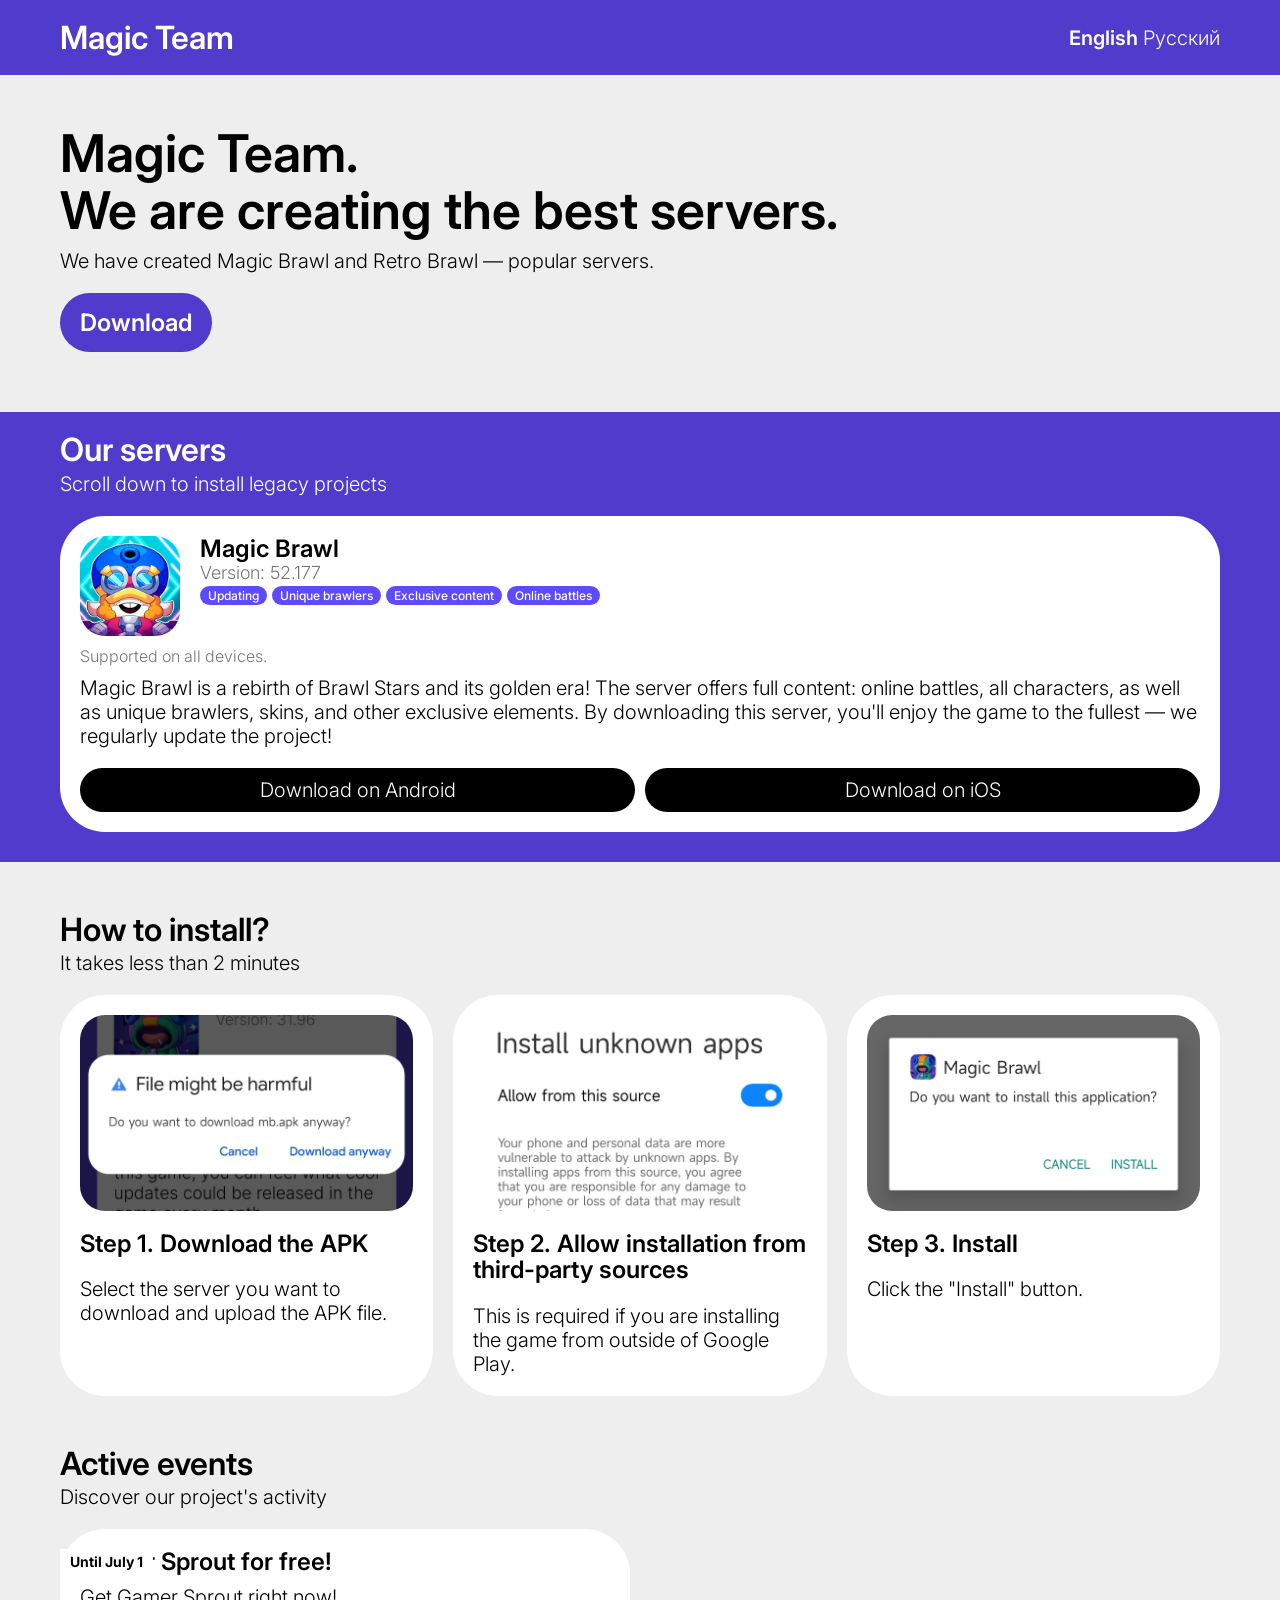
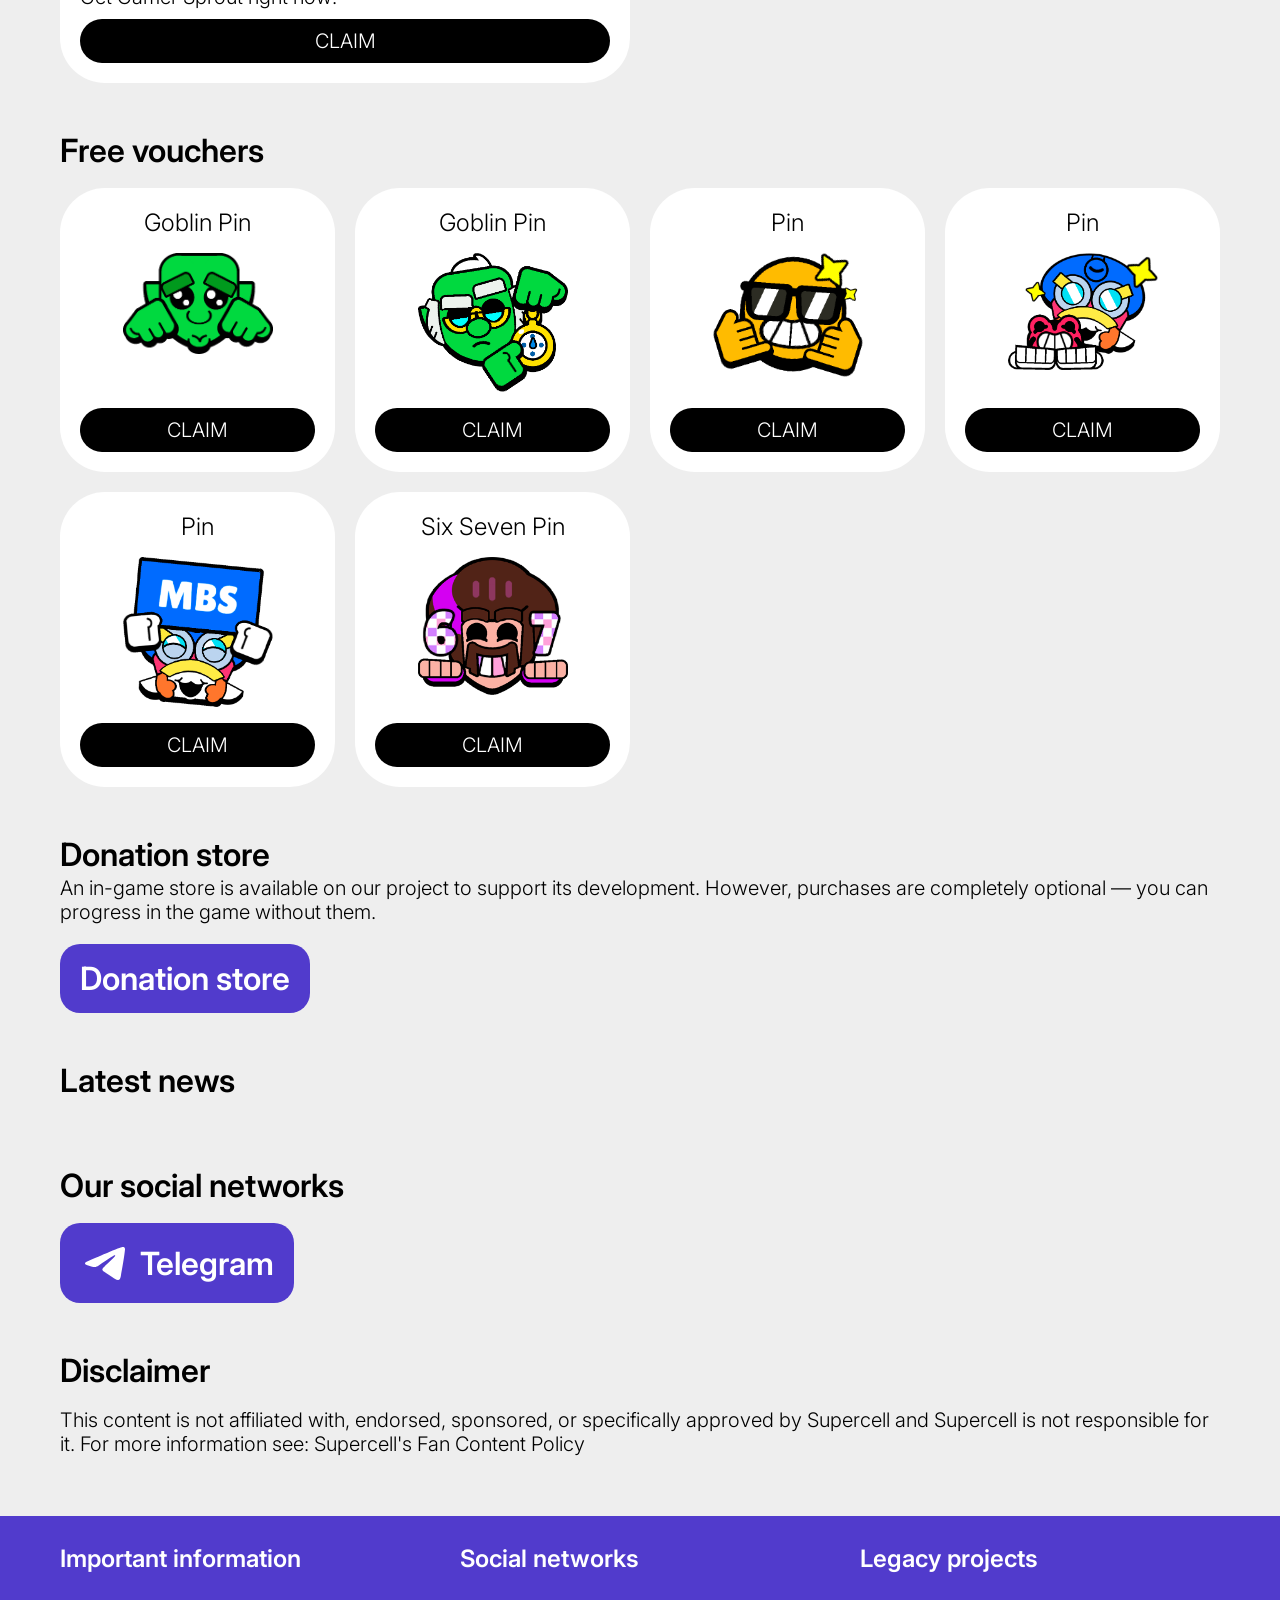
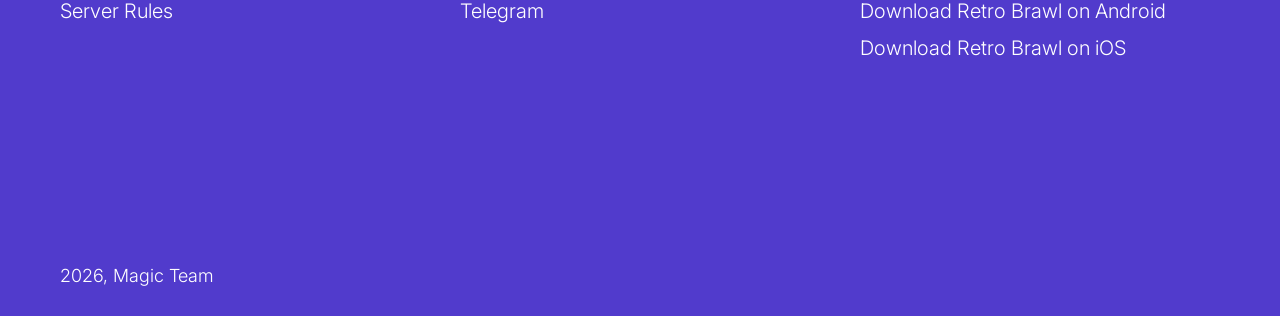
==== commit 8ae8412a: "📅 Update copyright to 2026" ====
--- a/index.html
+++ b/index.html
@@ -8,10 +8,10 @@
 	<meta name="keywords" content="Magic Brawl, Retro Brawl, Magic Team, Magic's Servers, Private Servers">
 	<meta name="viewport" content="width=device-width, initial-scale=1.0, maximum-scale=1.0, user-scalable=0">
 	
-	<link rel="icon" type="image/png" href="/favicon.png">
-	<link rel="stylesheet" href="/styles/styles.css?v=11">
+	<link rel="icon" type="image/png" href="favicon.png">
+	<link rel="stylesheet" href="styles/styles.css?v=11">
 
-	<script defer src="/js/dropdown.js"></script>
+	<script defer src="js/dropdown.js"></script>
 	
 	<!-- Global site tag (gtag.js) - Google Analytics -->
 	<script async src="https://www.googletagmanager.com/gtag/js?id=G-F91SJZ2LNX"></script>
@@ -43,16 +43,16 @@
 <body>
 	<header class="header">
 		<div class="header__body">
-			<a class="header__title" href="/">Magic Team</a>
+			<a class="header__title" href="index.html">Magic Team</a>
 			<div class="header__languages mobile-hidden">
-				<a href="/" selected>English</a>
-				<a href="/ru">Русский</a>
+				<a href="index.html" selected>English</a>
+				<a href="ru.html">Русский</a>
 			</div>
 			
 			<div class="dropdown dropdown-languages mobile-only">
 				<button class="dropdown__button">
 					<div class="dropdown__value"></div>
-					<img class="dropdown__chevron" src="/icons/chevron-down.svg" alt="chevron">
+					<img class="dropdown__chevron" src="icons/chevron-down.svg" alt="chevron">
 				</button>
 				
 				<ul class="dropdown__options">
@@ -100,7 +100,7 @@
 						<div class="card__body download-card__body">
 							<div class="card__general_info">
 								<div class="card__title_info">
-									<img class="card-application__icon" src="/images/mb-icon-fumey.png" alt="" width="100" height="100">
+									<img class="card-application__icon" src="images/mb-icon-fumey.png" alt="" width="100" height="100">
 									<div class="card__title_info_extra">
 										<h3 class="card__title">Magic Brawl</h3>
 										<span class="card__extra_info">Version: 52.177</span>
@@ -164,7 +164,7 @@
 				<div class="block__content event-cards">
 						<div class="card event-cards__card card-instruction-step">
 							<div class="card__body">
-								<img class="event_image" src="/images/sprout_gamer_event.png" alt="">
+								<img class="event_image" src="images/sprout_gamer_event.png" alt="">
 								<div class="event_date">Until July 1</div>
 								<div class="event-cards__card-body">
 									<h3 class="card__title">Gamer Sprout for free!</h3>
@@ -185,42 +185,42 @@
 					<div class="voucher-card">
 						<div class="voucher-card__wrapper">
 							<span class="voucher-card__title">Goblin Pin</span>
-							<img class="voucher-card__image" src="/images/goblin_pin.png" alt="Pin"/>
+							<img class="voucher-card__image" src="images/goblin_pin.png" alt="Pin"/>
 							<a href="https://magicbrawl.gg/vouchers/goblin-new" class="voucher-card__button">CLAIM</a>
 						</div>
 					</div>
 					<div class="voucher-card">
 						<div class="voucher-card__wrapper">
 							<span class="voucher-card__title">Goblin Pin</span>
-							<img class="voucher-card__image" src="/images/goblin_clock_pin.png" alt="Pin"/>
+							<img class="voucher-card__image" src="images/goblin_clock_pin.png" alt="Pin"/>
 							<a href="https://magicbrawl.gg/vouchers/goblin-clock" class="voucher-card__button">CLAIM</a>
 						</div>
 					</div>
 					<div class="voucher-card">
 						<div class="voucher-card__wrapper">
 							<span class="voucher-card__title">Pin</span>
-							<img class="voucher-card__image" src="/images/coolglass_pin.png" alt="Pin"/>
+							<img class="voucher-card__image" src="images/coolglass_pin.png" alt="Pin"/>
 							<a href="https://magicbrawl.gg/vouchers/cool-glass" class="voucher-card__button">CLAIM</a>
 						</div>
 					</div>
 					<div class="voucher-card">
 						<div class="voucher-card__wrapper">
 							<span class="voucher-card__title">Pin</span>
-							<img class="voucher-card__image" src="/images/fumey_frog_pin.png" alt="Pin"/>
+							<img class="voucher-card__image" src="images/fumey_frog_pin.png" alt="Pin"/>
 							<a href="https://magicbrawl.gg/vouchers/fumey-frog" class="voucher-card__button">CLAIM</a>
 						</div>
 					</div>
 					<div class="voucher-card">
 						<div class="voucher-card__wrapper">
 							<span class="voucher-card__title">Pin</span>
-							<img class="voucher-card__image" src="/images/fumey_team_pin.png" alt="Pin"/>
+							<img class="voucher-card__image" src="images/fumey_team_pin.png" alt="Pin"/>
 							<a href="https://magicbrawl.gg/vouchers/fumey-team" class="voucher-card__button">CLAIM</a>
 						</div>
 					</div>
 					<div class="voucher-card">
 						<div class="voucher-card__wrapper">
 							<span class="voucher-card__title">Six Seven Pin</span>
-							<img class="voucher-card__image" src="/images/pin_wizard_67.png" alt="Pin"/>
+							<img class="voucher-card__image" src="images/pin_wizard_67.png" alt="Pin"/>
 							<a href="https://magicbrawl.gg/vouchers/six-seven" class="voucher-card__button">CLAIM</a>
 						</div>
 					</div>
@@ -256,7 +256,7 @@
 				<ul class="block__content socials">
 					<li>
 						<a class="button button-purple button_social" href="https://t.me/retrobrawl_en" target="_blank">
-							<div class="icon"><img src="/icons/telegram.svg" alt=""></div><span>Telegram</span>
+							<div class="icon"><img src="icons/telegram.svg" alt=""></div><span>Telegram</span>
 						</a>
 					</li>
 				</ul>
@@ -278,7 +278,7 @@
 				<div class="footer-block">
 					<h3 class="footer-block__title">Important information</h3>
 					<ul class="footer-block__content footer-block__links">
-						<li><a href="/server-rules.html">Server Rules</a></li>
+						<li><a href="server-rules.html">Server Rules</a></li>
 					</ul>
 				</div>
 				<div class="footer-block">
@@ -295,9 +295,9 @@
 					</ul>
 				</div>
 			</div>
-			<div class="footer__copyright">2023, Magic Team</div>
+			<div class="footer__copyright">2026, Magic Team</div>
 		</div>
 	</footer>
-	<script defer src="/js/main.js?v=5"></script>
+	<script defer src="js/main.js?v=5"></script>
 </body>
 </html>
